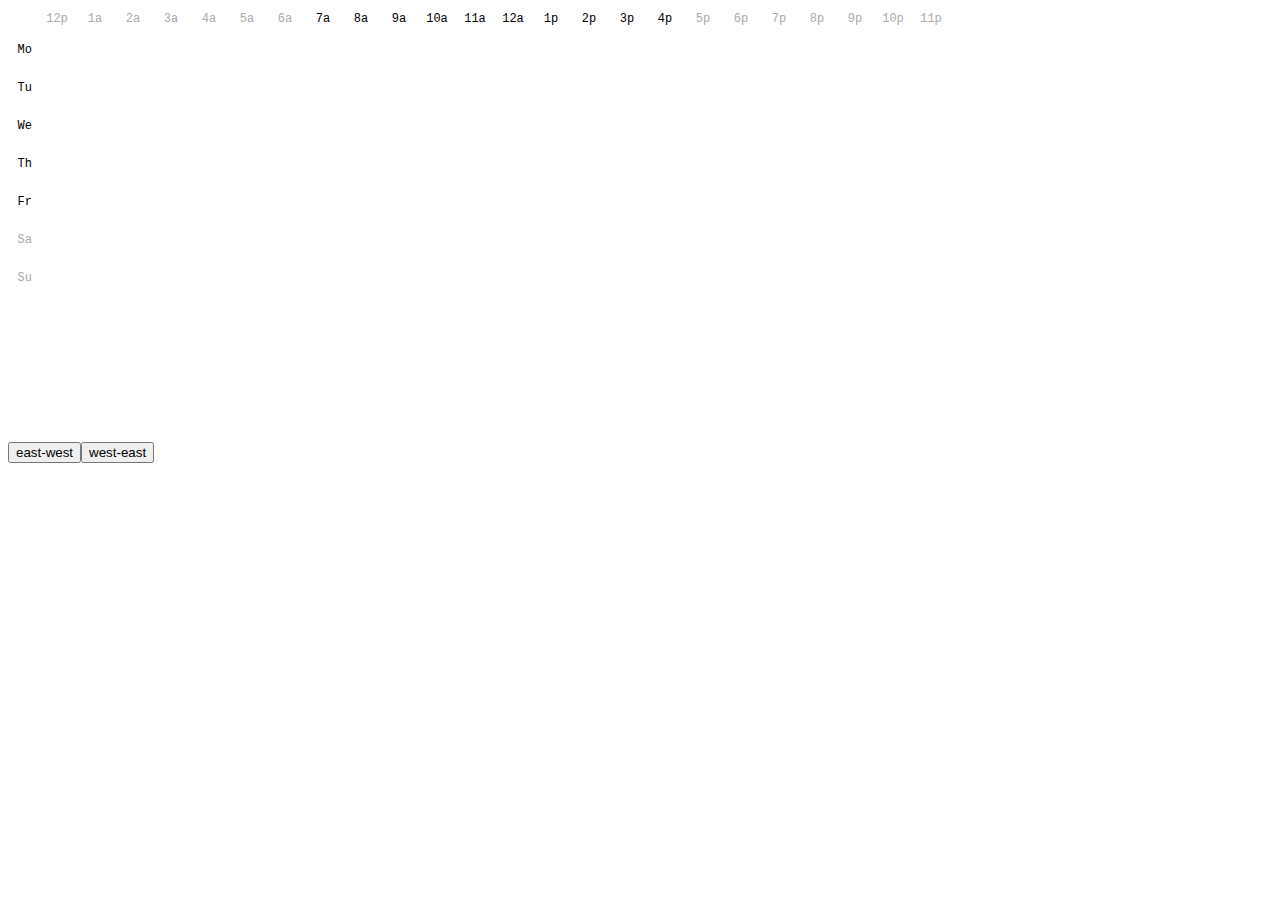
==== calendarView.html @ 7c5f9007 "new timecost calendar view based on minute data" ====
<!DOCTYPE html>
<meta charset="utf-8">
<html>
  <head>
    <style>
      rect.bordered {
        stroke: white;
        stroke-width:2px;   
      }

      text.mono {
        font-size: 9pt;
        font-family: Consolas, courier;
        fill: #aaa;
      }

      text.axis-workweek {
        fill: #000;
      }

      text.axis-worktime {
        fill: #000;
      }
    </style>
    <script src="js/d3/d3.v3.min.js"></script>
  </head>
  <body>
    <div id="chart"></div>
    <div id="dataset-picker">
    </div>
    <script type="text/javascript">
      var margin = { top: 20, right: 0, bottom: 100, left: 30 },
          width = 960 - margin.left - margin.right,
          height = 430 - margin.top - margin.bottom,
          gridSize = Math.floor(width / 24),
          legendElementWidth = gridSize*2,
          buckets = 9,
          colors = ["#edf8b1","#c7e9b4","#7fcdbb","#41b6c4","#1d91c0","#225ea8","#253494","#081d58"], // alternatively colorbrewer.YlGnBu[9]
          days = ["Mo", "Tu", "We", "Th", "Fr", "Sa", "Su"],
          times = ["12p", "1a", "2a", "3a", "4a", "5a", "6a", "7a", "8a", "9a", "10a", "11a", "12a", "1p", "2p", "3p", "4p", "5p", "6p", "7p", "8p", "9p", "10p", "11p"];
          datasets = ["data/hourly_east-west.tsv", "data/hourly_west-east.tsv"];

      var svg = d3.select("#chart").append("svg")
          .attr("width", width + margin.left + margin.right)
          .attr("height", height + margin.top + margin.bottom)
          .append("g")
          .attr("transform", "translate(" + margin.left + "," + margin.top + ")");

      var dayLabels = svg.selectAll(".dayLabel")
          .data(days)
          .enter().append("text")
            .text(function (d) { return d; })
            .attr("x", 0)
            .attr("y", function (d, i) { return i * gridSize; })
            .style("text-anchor", "end")
            .attr("transform", "translate(-6," + gridSize / 1.5 + ")")
            .attr("class", function (d, i) { return ((i >= 0 && i <= 4) ? "dayLabel mono axis axis-workweek" : "dayLabel mono axis"); });

      var timeLabels = svg.selectAll(".timeLabel")
          .data(times)
          .enter().append("text")
            .text(function(d) { return d; })
            .attr("x", function(d, i) { return i * gridSize; })
            .attr("y", 0)
            .style("text-anchor", "middle")
            .attr("transform", "translate(" + gridSize / 2 + ", -6)")
            .attr("class", function(d, i) { return ((i >= 7 && i <= 16) ? "timeLabel mono axis axis-worktime" : "timeLabel mono axis"); });

      var heatmapChart = function(tsvFile) {
        d3.tsv(tsvFile,
        function(d) {
          return {
            day: +d.day,
            hour: +d.hour,
            value: +d.value
          };
        },
        function(error, data) {
          var datamin = d3.min(data, function (d) { return d.value; });
          var datamax = d3.max(data, function (d) { return d.value; });
          var colorScale = d3.scale.quantile()
              .domain([datamin,datamax])//d3.max(data, function (d) { return d.value; })
              .range(colors);
          
          var cards = svg.selectAll(".hour")
              .data(data, function(d) {return d.day+':'+d.hour;});

          cards.enter().append("rect")
              .attr("x", function(d) { return (d.hour) * gridSize; })
              .attr("y", function(d) { return (d.day-1) * gridSize; })
              .attr("rx", 4)
              .attr("ry", 4)
              .attr("class", "hour bordered")
              .attr("width", gridSize)
              .attr("height", gridSize)
              .style("fill", function(d) { return colorScale(d.value); });

          cards.transition().duration(1000)
              .style("fill", function(d) { return colorScale(d.value); });
          cards.exit().remove();



          var cardlabel = svg.selectAll(".timecost")
              .data(data, function(d) {return d.day+':'+d.hour;});

          cardlabel.enter().append("text")
              .text(function(d) {return null;})
              .attr("class", "timecost")
              .attr("text-anchor", "middle")
              .attr("x", function(d) { return (d.hour + 1/2) * gridSize; })
              .attr("y", function(d) { return (d.day - 1/2) * gridSize; })
              .attr("font-family", "sans-serif")
              .attr("font-size", "11px")
              .attr("fill", "grey");

          cardlabel.transition().duration(1000).text(function(d) {return d.value;})

          cardlabel.exit().remove();



          var legend = svg.selectAll(".legend")
              .data([0].concat(colorScale.quantiles()), function(d) { return d; });

          legend.enter().append("g")
              .attr("class", "legend");

          legend.append("rect")
            .attr("x", function(d, i) { return legendElementWidth * i; })
            .attr("y", height)
            .attr("width", legendElementWidth)
            .attr("height", gridSize / 2)
            .style("fill", function(d, i) { return colors[i]; });

          legend.append("text")
            .attr("class", "mono")
            .text(function(d) { return "≥ " + Math.round(d); })
            .attr("x", function(d, i) { return legendElementWidth * i; })
            .attr("y", height + gridSize);

          legend.exit().remove();

        });  
      };

      heatmapChart(datasets[0]);
      
      var datasetpicker = d3.select("#dataset-picker").selectAll(".dataset-button")
        .data(datasets);

      datasetpicker.enter()
        .append("input")
        .attr("value", function(d){ 
          if (d.indexOf("west-east") !== -1)
            {return "west-east";}
          else
            {return "east-west";}
        })
        .attr("type", "button")
        .attr("class", "dataset-button")
        .on("click", function(d) {
          heatmapChart(d);
        });
    </script>
  </body>
</html>
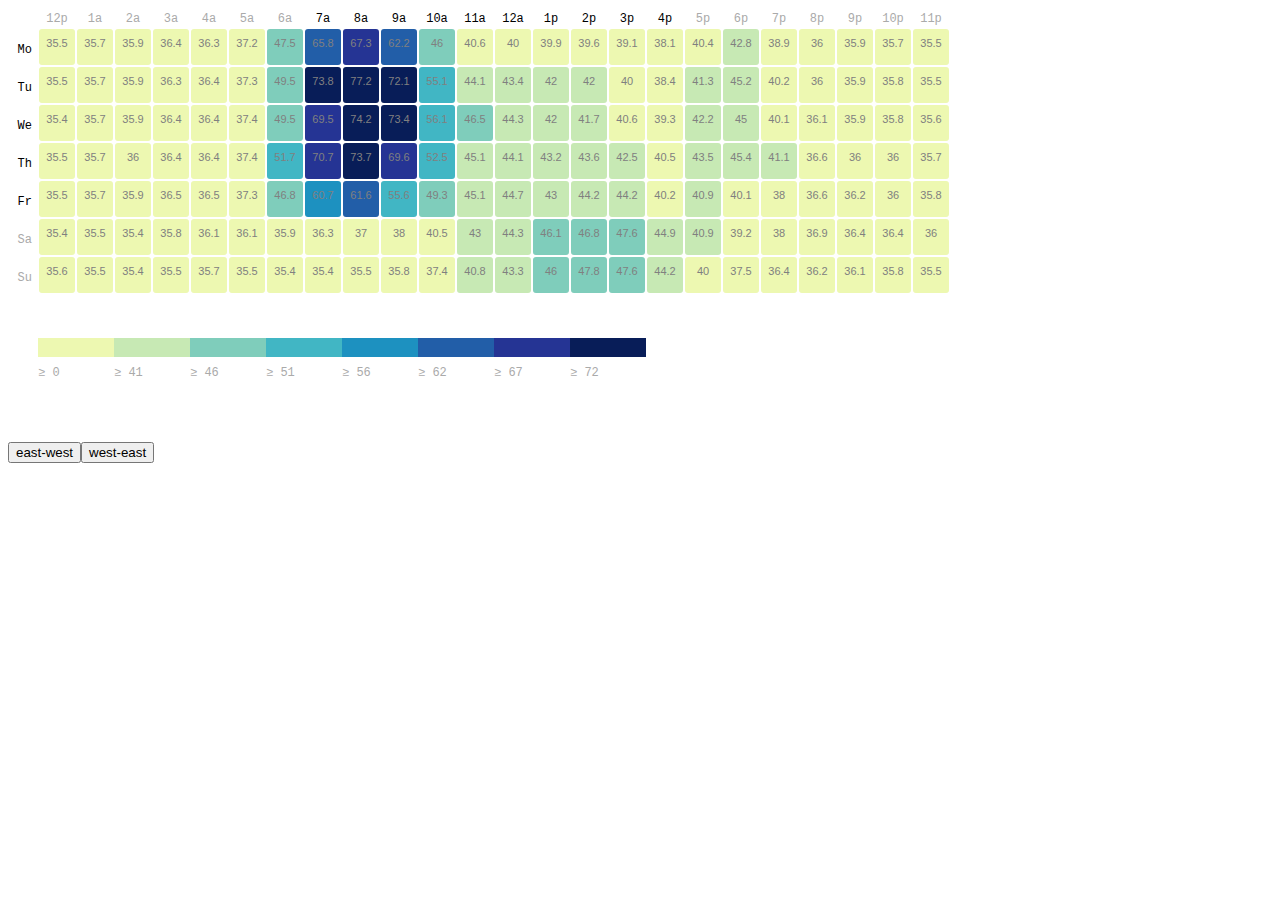
==== commit 93c14db7: "update calendar view with new data" ====
--- a/calendarView.html
+++ b/calendarView.html
@@ -38,7 +38,7 @@
           colors = ["#edf8b1","#c7e9b4","#7fcdbb","#41b6c4","#1d91c0","#225ea8","#253494","#081d58"], // alternatively colorbrewer.YlGnBu[9]
           days = ["Mo", "Tu", "We", "Th", "Fr", "Sa", "Su"],
           times = ["12p", "1a", "2a", "3a", "4a", "5a", "6a", "7a", "8a", "9a", "10a", "11a", "12a", "1p", "2p", "3p", "4p", "5p", "6p", "7p", "8p", "9p", "10p", "11p"];
-          datasets = ["data/hourly_east-west.tsv", "data/hourly_west-east.tsv"];
+          datasets = ["data/hour_east-west.tsv", "data/hour_west-east.tsv"];
 
       var svg = d3.select("#chart").append("svg")
           .attr("width", width + margin.left + margin.right)
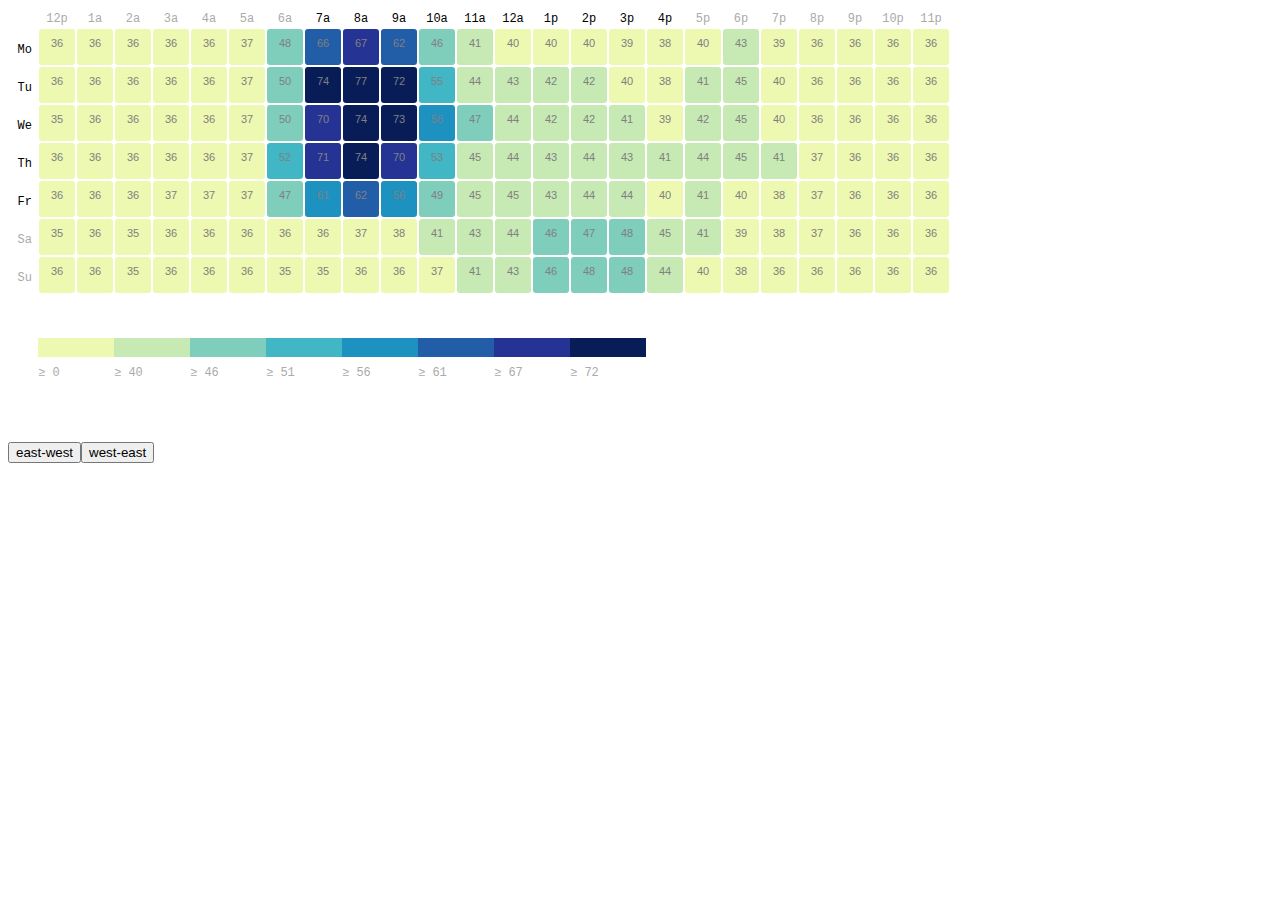
==== commit 36208a1a: "Add files via upload" ====
--- a/calendarView.html
+++ b/calendarView.html
@@ -38,7 +38,7 @@
           colors = ["#edf8b1","#c7e9b4","#7fcdbb","#41b6c4","#1d91c0","#225ea8","#253494","#081d58"], // alternatively colorbrewer.YlGnBu[9]
           days = ["Mo", "Tu", "We", "Th", "Fr", "Sa", "Su"],
           times = ["12p", "1a", "2a", "3a", "4a", "5a", "6a", "7a", "8a", "9a", "10a", "11a", "12a", "1p", "2p", "3p", "4p", "5p", "6p", "7p", "8p", "9p", "10p", "11p"];
-          datasets = ["data/hour_east-west.tsv", "data/hour_west-east.tsv"];
+          datasets = ["data/hourly_east-west.tsv", "data/hourly_west-east.tsv"];
 
       var svg = d3.select("#chart").append("svg")
           .attr("width", width + margin.left + margin.right)
@@ -76,8 +76,8 @@
           };
         },
         function(error, data) {
-          var datamin = d3.min(data, function (d) { return d.value; });
-          var datamax = d3.max(data, function (d) { return d.value; });
+          var datamin = d3.min(data, function (d) { return d.value; })
+          var datamax = d3.max(data, function (d) { return d.value; })
           var colorScale = d3.scale.quantile()
               .domain([datamin,datamax])//d3.max(data, function (d) { return d.value; })
               .range(colors);
